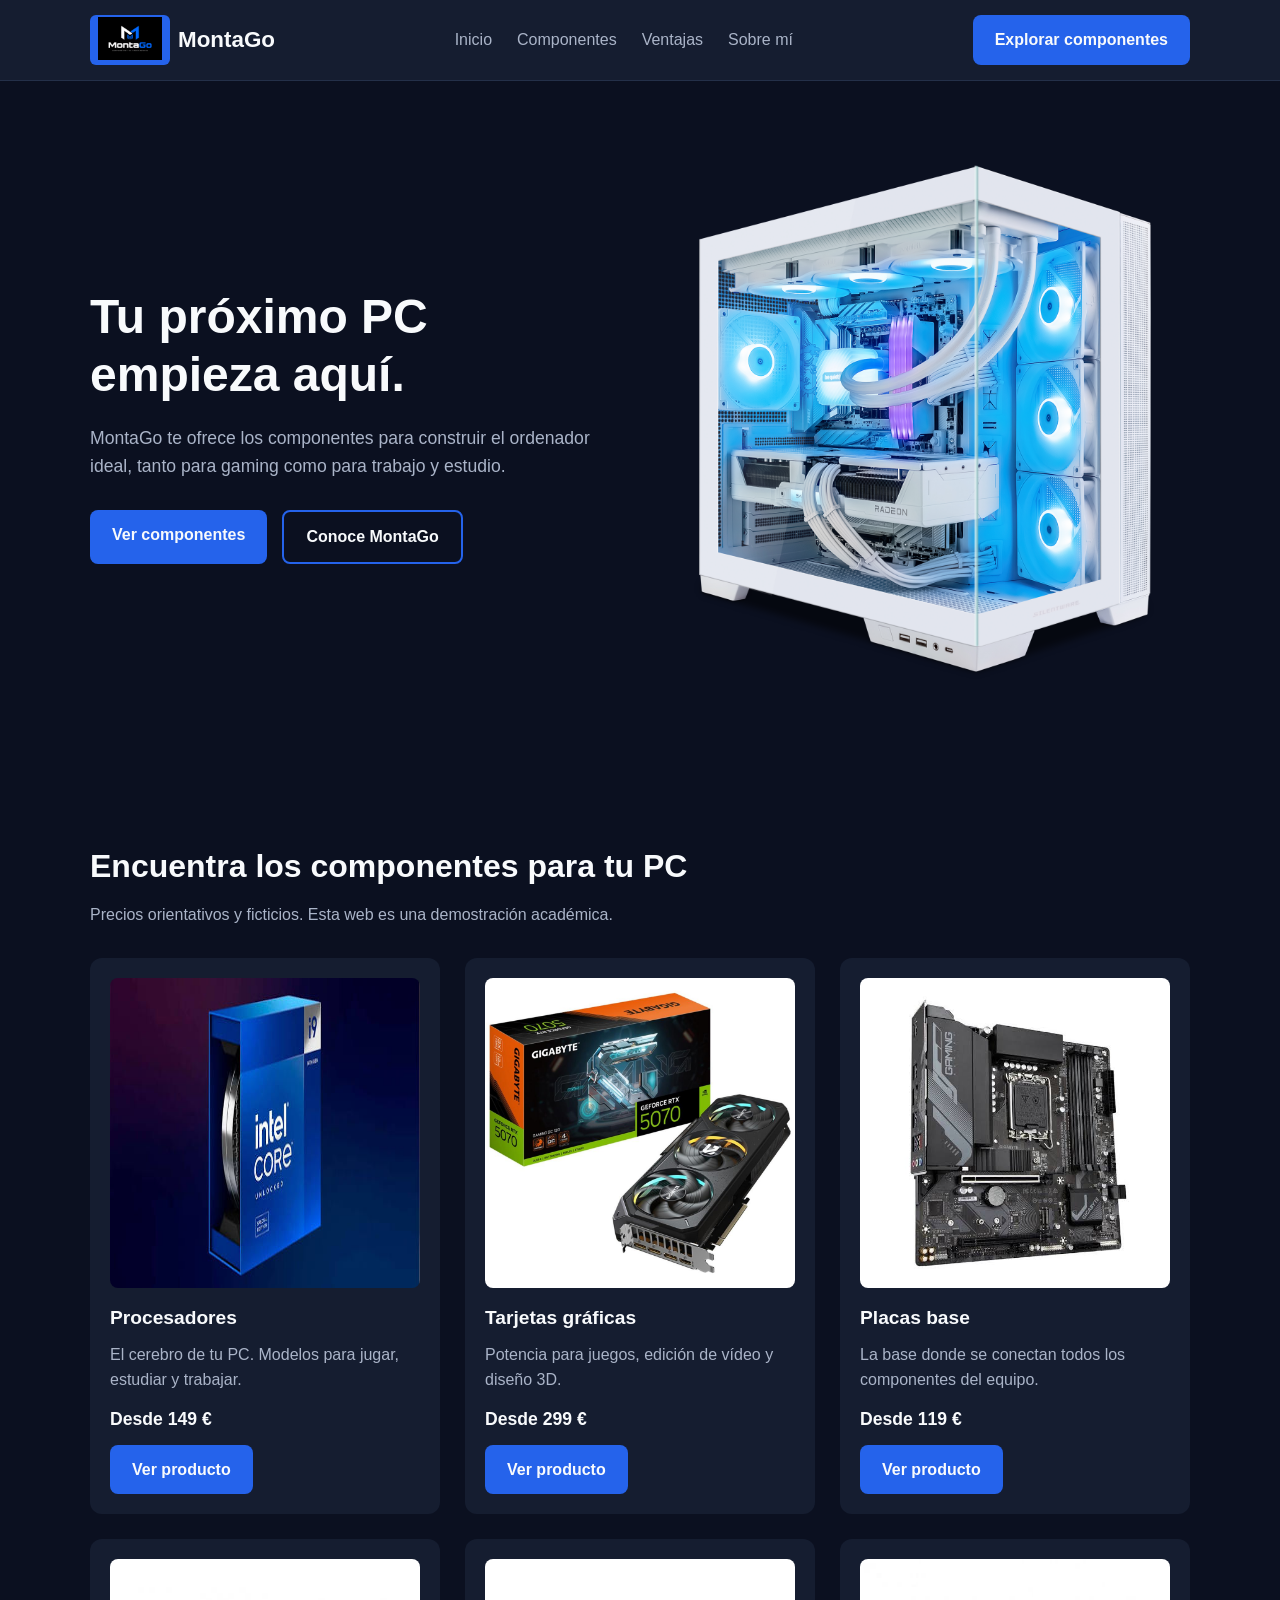
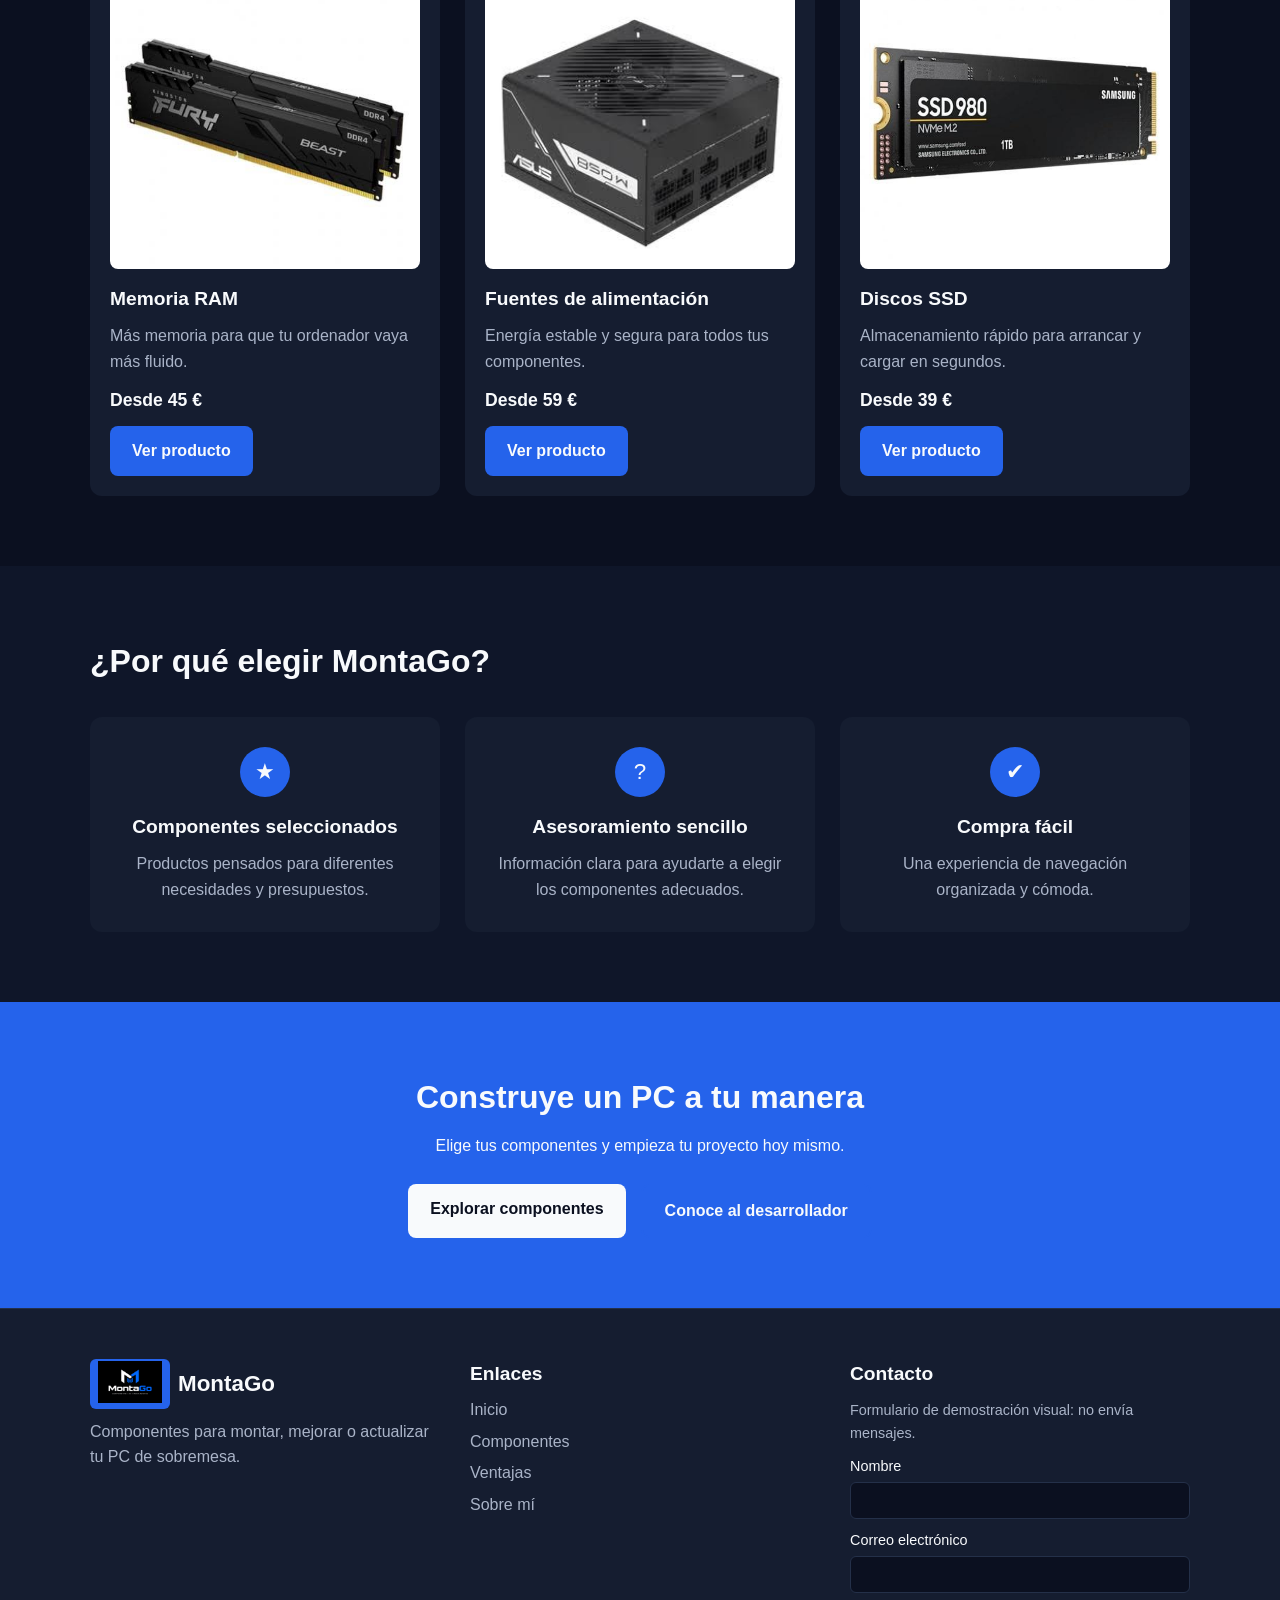
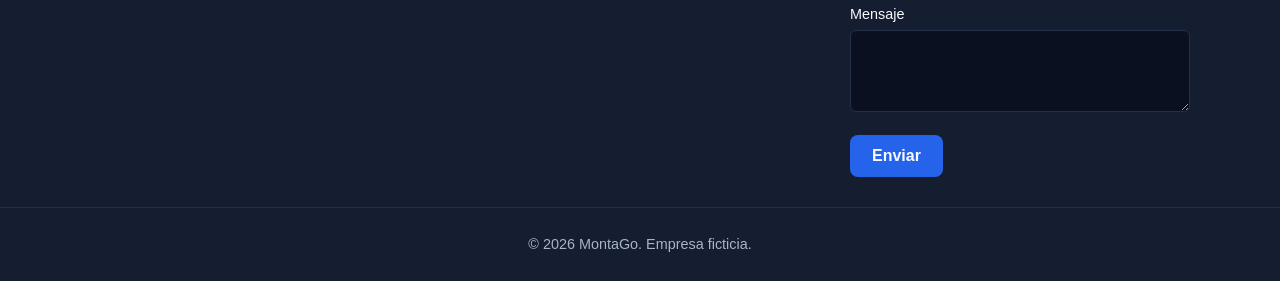
==== index.html @ a89c4b06 "Primer commit: web MontaGo completa" ====
<!DOCTYPE html>
<html lang="es">
<head>
    <meta charset="UTF-8">
    <meta name="viewport" content="width=device-width, initial-scale=1.0">
    <title>MontaGo - Componentes para tu PC</title>
    <link rel="stylesheet" href="styles.css">
</head>
<body>

    <header class="cabecera">
        <div class="contenedor cabecera-contenido">

            <a href="index.html" class="logo">
                <span class="logo-simbolo"><img src="./imagenes/logo_MontaGo.png" alt="Logo de MontaGo"></span>
                <span class="logo-texto">MontaGo</span>
            </a>

            <nav class="menu">
                <a href="#inicio">Inicio</a>
                <a href="#componentes">Componentes</a>
                <a href="#ventajas">Ventajas</a>
                <a href="sobre-mi.html">Sobre mí</a>
            </nav>

            <a href="#componentes" class="boton">Explorar componentes</a>
        </div>
    </header>

    <main>

        <section class="hero" id="inicio">
            <div class="contenedor hero-contenido">

                <div class="hero-texto">
                    <h1>Tu próximo PC empieza aquí.</h1>
                    <p>
                        MontaGo te ofrece los componentes para construir el ordenador ideal,
                        tanto para gaming como para trabajo y estudio.
                    </p>
                    <div class="hero-botones">
                        <a href="#componentes" class="boton">Ver componentes</a>
                        <a href="#ventajas" class="boton boton-secundario">Conoce MontaGo</a>
                    </div>
                </div>

                <div class="hero-imagen">
                    <img src="./imagenes/pc_gaming_go.jpg" alt="Ordenador gaming con componentes iluminados">
                </div>
            </div>
        </section>

        <section class="seccion" id="componentes">
            <div class="contenedor">
                <h2>Encuentra los componentes para tu PC</h2>
                <p class="seccion-subtitulo">
                    Precios orientativos y ficticios. Esta web es una demostración académica.
                </p>

                <div class="rejilla-productos">

                    <!-- Producto 1 -->
                    <article class="tarjeta">
                        <img src="./imagenes/procesador_go.jpg" alt="Procesador CPU" width="300" height="310">
                        <h3>Procesadores</h3>
                        <p>El cerebro de tu PC. Modelos para jugar, estudiar y trabajar.</p>
                        <p class="precio">Desde 149 €</p>
                        <a href="#componentes" class="boton">Ver producto</a>
                    </article>

                    <article class="tarjeta">
                        <img src="./imagenes/tarjeta_grafica_go.jpg" alt="Tarjeta gráfica GPU">
                        <h3>Tarjetas gráficas</h3>
                        <p>Potencia para juegos, edición de vídeo y diseño 3D.</p>
                        <p class="precio">Desde 299 €</p>
                        <a href="#componentes" class="boton">Ver producto</a>
                    </article>

                    <article class="tarjeta">
                        <img src="./imagenes/placa_base_go.jpg" alt="Placa base de ordenador">
                        <h3>Placas base</h3>
                        <p>La base donde se conectan todos los componentes del equipo.</p>
                        <p class="precio">Desde 119 €</p>
                        <a href="#componentes" class="boton">Ver producto</a>
                    </article>

                    <article class="tarjeta">
                        <img src="./imagenes/ram_go.jpg" alt="Módulos de memoria RAM">
                        <h3>Memoria RAM</h3>
                        <p>Más memoria para que tu ordenador vaya más fluido.</p>
                        <p class="precio">Desde 45 €</p>
                        <a href="#componentes" class="boton">Ver producto</a>
                    </article>

                    <article class="tarjeta">
                        <img src="./imagenes/fuente_alimentacion_go.jpg" alt="Fuente de alimentación para PC">
                        <h3>Fuentes de alimentación</h3>
                        <p>Energía estable y segura para todos tus componentes.</p>
                        <p class="precio">Desde 59 €</p>
                        <a href="#componentes" class="boton">Ver producto</a>
                    </article>

                    <!-- Producto 6 -->
                    <article class="tarjeta">
                        <img src="./imagenes/ssd_go.jpg" alt="Disco SSD de almacenamiento">
                        <h3>Discos SSD</h3>
                        <p>Almacenamiento rápido para arrancar y cargar en segundos.</p>
                        <p class="precio">Desde 39 €</p>
                        <a href="#componentes" class="boton">Ver producto</a>
                    </article>

                </div>
            </div>
        </section>

        <!-- ========== SECCIÓN DE VENTAJAS ========== -->
        <section class="seccion seccion-ventajas" id="ventajas">
            <div class="contenedor">
                <h2>¿Por qué elegir MontaGo?</h2>

                <div class="rejilla-ventajas">

                    <div class="ventaja">
                        <span class="icono">★</span>
                        <h3>Componentes seleccionados</h3>
                        <p>Productos pensados para diferentes necesidades y presupuestos.</p>
                    </div>

                    <div class="ventaja">
                        <span class="icono">?</span>
                        <h3>Asesoramiento sencillo</h3>
                        <p>Información clara para ayudarte a elegir los componentes adecuados.</p>
                    </div>

                    <div class="ventaja">
                        <span class="icono">✔</span>
                        <h3>Compra fácil</h3>
                        <p>Una experiencia de navegación organizada y cómoda.</p>
                    </div>

                </div>
            </div>
        </section>

        <!-- ========== LLAMADA A LA ACCIÓN FINAL ========== -->
        <section class="llamada-accion">
            <div class="contenedor">
                <h2>Construye un PC a tu manera</h2>
                <p>Elige tus componentes y empieza tu proyecto hoy mismo.</p>
                <div class="hero-botones centrado">
                    <a href="#componentes" class="boton boton-blanco">Explorar componentes</a>
                    <a href="sobre-mi.html" class="boton boton-secundario">Conoce al desarrollador</a>
                </div>
            </div>
        </section>

    </main>

    <!-- ========== FOOTER Y CONTACTO ========== -->
    <footer class="pie">
        <div class="contenedor pie-contenido">

            <!-- Columna 1: logo y frase -->
            <div class="pie-columna">
                <a href="index.html" class="logo">
                    <span class="logo-simbolo"><img src="./imagenes/logo_MontaGo.png" alt="Logo de MontaGo"></span>
                    <span class="logo-texto">MontaGo</span>
                </a>
                <p>Componentes para montar, mejorar o actualizar tu PC de sobremesa.</p>
            </div>

            <!-- Columna 2: enlaces -->
            <div class="pie-columna">
                <h3>Enlaces</h3>
                <ul>
                    <li><a href="#inicio">Inicio</a></li>
                    <li><a href="#componentes">Componentes</a></li>
                    <li><a href="#ventajas">Ventajas</a></li>
                    <li><a href="sobre-mi.html">Sobre mí</a></li>
                </ul>
            </div>

            <!-- Columna 3: formulario de contacto -->
            <div class="pie-columna">
                <h3>Contacto</h3>
                <p class="nota">Formulario de demostración visual: no envía mensajes.</p>
                <form action="#" method="post">
                    <label for="nombre">Nombre</label>
                    <input type="text" id="nombre" name="nombre" required>

                    <label for="correo">Correo electrónico</label>
                    <input type="email" id="correo" name="correo" required>

                    <label for="mensaje">Mensaje</label>
                    <textarea id="mensaje" name="mensaje" rows="4" required></textarea>

                    <button type="submit" class="boton">Enviar</button>
                </form>
            </div>
        </div>

        <p class="derechos">© 2026 MontaGo. Empresa ficticia.</p>
    </footer>

</body>
</html>
---- styles.css ----
/* ==========================================
   ESTILOS GENERALES
   ========================================== */

/* Quita márgenes por defecto y hace que el tamaño de las cajas sea más fácil de calcular */
* {
    margin: 0;
    padding: 0;
    box-sizing: border-box;
}

/* Tipografía y colores base de toda la web */
body {
    font-family: Arial, Helvetica, sans-serif;
    background-color: #0B1020;   /* fondo oscuro */
    color: #F8FAFC;              /* texto principal */
    line-height: 1.6;
}

/* Las imágenes nunca se salen de su caja */
img {
    max-width: 100%;
    display: block;
}

a {
    color: #F8FAFC;
    text-decoration: none;
}

h1 {
    font-size: 3rem;
    line-height: 1.2;
}

h2 {
    font-size: 2rem;
    margin-bottom: 10px;
}

h3 {
    font-size: 1.2rem;
    margin-bottom: 8px;
}

/* Caja centrada que limita el ancho del contenido */
.contenedor {
    width: 90%;
    max-width: 1100px;
    margin: 0 auto;
}

/* Espacio vertical de cada sección */
.seccion {
    padding: 70px 0;
}

/* Fondo un poco distinto para separar secciones */
.seccion-ventajas {
    background-color: #0F1629;
}

.seccion-subtitulo {
    color: #AAB4C8;
    margin-bottom: 30px;
}

.boton {
    display: inline-block;
    background-color: #2563EB;
    color: #F8FAFC;
    padding: 12px 22px;
    border-radius: 8px;
    font-weight: bold;
    border: none;
    cursor: pointer;
    font-size: 1rem;
}

.boton:hover {
    background-color: #1D4ED8;
}

.boton-secundario {
    background-color: transparent;
    border: 2px solid #2563EB;
}

.boton-secundario:hover {
    background-color: #2563EB;
}

/* Botón blanco (para el bloque azul) */
.boton-blanco {
    background-color: #F8FAFC;
    color: #0B1020;
}

.boton-blanco:hover {
    background-color: #AAB4C8;
}

/* ==========================================
   CABECERA Y LOGOTIPO
   ========================================== */

.cabecera {
    background-color: #151D30;
    padding: 15px 0;
    border-bottom: 1px solid #243049;
}

/* Flexbox: logo, menú y botón en una fila */
.cabecera-contenido {
    display: flex;
    justify-content: space-between;
    align-items: center;
    gap: 20px;
}

.logo {
    display: flex;
    align-items: center;
    gap: 8px;
}

.logo-simbolo {
    background-color: #2563EB;
    color: #F8FAFC;
    padding: 2px 8px;
    border-radius: 6px;
    font-size: 1.2rem;
    width: 80px;
    height: 50px;
}

.logo-texto {
    font-size: 1.4rem;
    font-weight: bold;
}

.menu {
    display: flex;
    gap: 25px;
}

.menu a {
    color: #AAB4C8;
}

.menu a:hover {
    color: #F8FAFC;
}

/* ==========================================
   HERO
   ========================================== */

.hero {
    padding: 80px 0;
}

/* Flexbox: texto a un lado e imagen al otro */
.hero-contenido {
    display: flex;
    align-items: center;
    gap: 40px;
}

.hero-texto {
    flex: 1;
}

.hero-texto p {
    color: #AAB4C8;
    font-size: 1.1rem;
    margin: 20px 0 30px 0;
}

.hero-imagen {
    flex: 1;
}

.hero-imagen img {
    border-radius: 12px;
    width: 100%;
}

.hero-botones {
    display: flex;
    gap: 15px;
    flex-wrap: wrap;
}

.centrado {
    justify-content: center;
}

/* ==========================================
   TARJETAS DE PRODUCTOS
   ========================================== */

/* 3 columnas en escritorio */
.rejilla-productos {
    display: grid;
    grid-template-columns: repeat(3, 1fr);
    gap: 25px;
}

.tarjeta {
    background-color: #151D30;
    padding: 20px;
    border-radius: 12px;
}

.tarjeta img {
    border-radius: 8px;
    margin-bottom: 15px;
    width: 100%;
}

.tarjeta p {
    color: #AAB4C8;
    margin-bottom: 12px;
}

.precio {
    color: #F8FAFC !important;
    font-weight: bold;
    font-size: 1.1rem;
}

/* ==========================================
   VENTAJAS Y VALORES
   ========================================== */

.rejilla-ventajas {
    display: grid;
    grid-template-columns: repeat(3, 1fr);
    gap: 25px;
    margin-top: 30px;
}

.ventaja {
    background-color: #151D30;
    padding: 30px 25px;
    border-radius: 12px;
    text-align: center;
}

.ventaja p {
    color: #AAB4C8;
}

.icono {
    display: inline-block;
    background-color: #2563EB;
    width: 50px;
    height: 50px;
    line-height: 50px;
    border-radius: 50%;
    font-size: 1.4rem;
    margin-bottom: 15px;
}

/* ==========================================
   LLAMADA A LA ACCIÓN
   ========================================== */

.llamada-accion {
    background-color: #2563EB;
    padding: 70px 0;
    text-align: center;
}

.llamada-accion p {
    margin-bottom: 25px;
}

/* ==========================================
   PÁGINA SOBRE MÍ
   ========================================== */

.enlace-volver {
    color: #AAB4C8;
    display: inline-block;
    margin-bottom: 25px;
}

.enlace-volver:hover {
    color: #F8FAFC;
}

/* Tarjeta de perfil: foto + texto */
.perfil {
    display: flex;
    align-items: center;
    gap: 30px;
    background-color: #151D30;
    padding: 30px;
    border-radius: 12px;
}

.perfil img {
    width: 160px;
    height: 160px;
    border-radius: 50%;
}

.perfil p {
    color: #AAB4C8;
}

.rol {
    color: #2563EB !important;
    font-weight: bold;
    margin: 5px 0 15px 0;
}

/* Habilidades */
.rejilla-habilidades {
    display: grid;
    grid-template-columns: repeat(3, 1fr);
    gap: 20px;
}

.habilidad {
    background-color: #151D30;
    padding: 20px;
    border-radius: 12px;
    text-align: center;
    font-weight: bold;
    border-left: 4px solid #2563EB;
}

/* ==========================================
   FOOTER
   ========================================== */

.pie {
    background-color: #151D30;
    padding-top: 50px;
    border-top: 1px solid #243049;
}

/* Columnas del footer con Flexbox */
.pie-contenido {
    display: flex;
    gap: 40px;
    justify-content: space-between;
}

.pie-columna {
    flex: 1;
}

.pie-columna p {
    color: #AAB4C8;
    margin-top: 10px;
}

.pie-columna ul {
    list-style: none;
    margin-bottom: 20px;
}

.pie-columna li {
    margin-bottom: 6px;
}

.pie-columna li a {
    color: #AAB4C8;
}

.pie-columna li a:hover {
    color: #F8FAFC;
}

.nota {
    font-size: 0.9rem;
}

/* Formulario */
form label {
    display: block;
    margin-top: 10px;
    margin-bottom: 4px;
    font-size: 0.9rem;
}

form input,
form textarea {
    width: 100%;
    padding: 10px;
    border-radius: 6px;
    border: 1px solid #243049;
    background-color: #0B1020;
    color: #F8FAFC;
    font-family: Arial, Helvetica, sans-serif;
}

form button {
    margin-top: 15px;
}

.derechos {
    text-align: center;
    color: #AAB4C8;
    padding: 25px 0;
    margin-top: 30px;
    border-top: 1px solid #243049;
    font-size: 0.9rem;
}

@media (max-width: 900px) {

    .rejilla-productos,
    .rejilla-habilidades {
        grid-template-columns: repeat(2, 1fr);
    }

    .rejilla-ventajas {
        grid-template-columns: 1fr;
    }

    h1 {
        font-size: 2.4rem;
    }
}

@media (max-width: 600px) {

    .cabecera-contenido {
        flex-direction: column;
    }

    .menu {
        flex-wrap: wrap;
        justify-content: center;
        gap: 15px;
    }

    .hero-contenido,
    .perfil,
    .pie-contenido {
        flex-direction: column;
        text-align: center;
    }

    .hero-botones {
        justify-content: center;
    }

    /* Todo a una columna */
    .rejilla-productos,
    .rejilla-habilidades {
        grid-template-columns: 1fr;
    }

    h1 {
        font-size: 2rem;
    }

    h2 {
        font-size: 1.6rem;
    }

    .seccion,
    .hero {
        padding: 45px 0;
    }
}
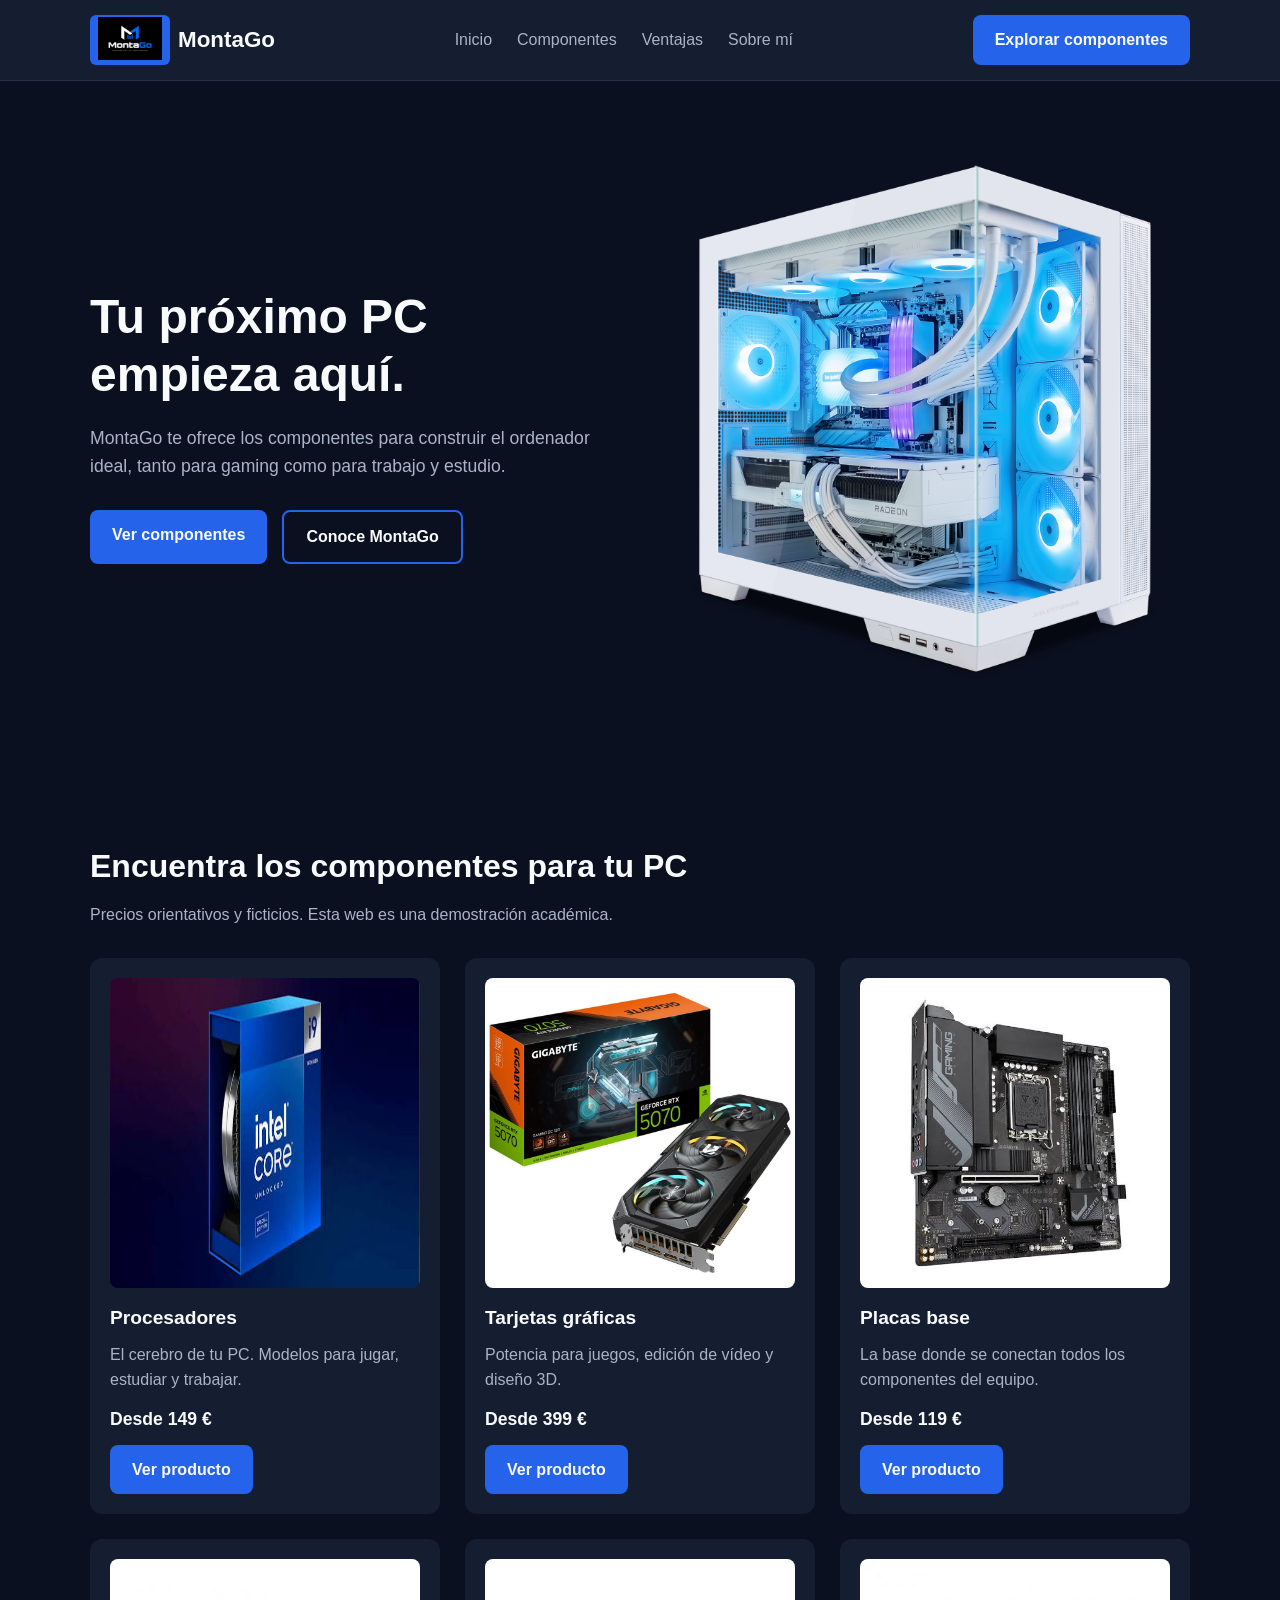
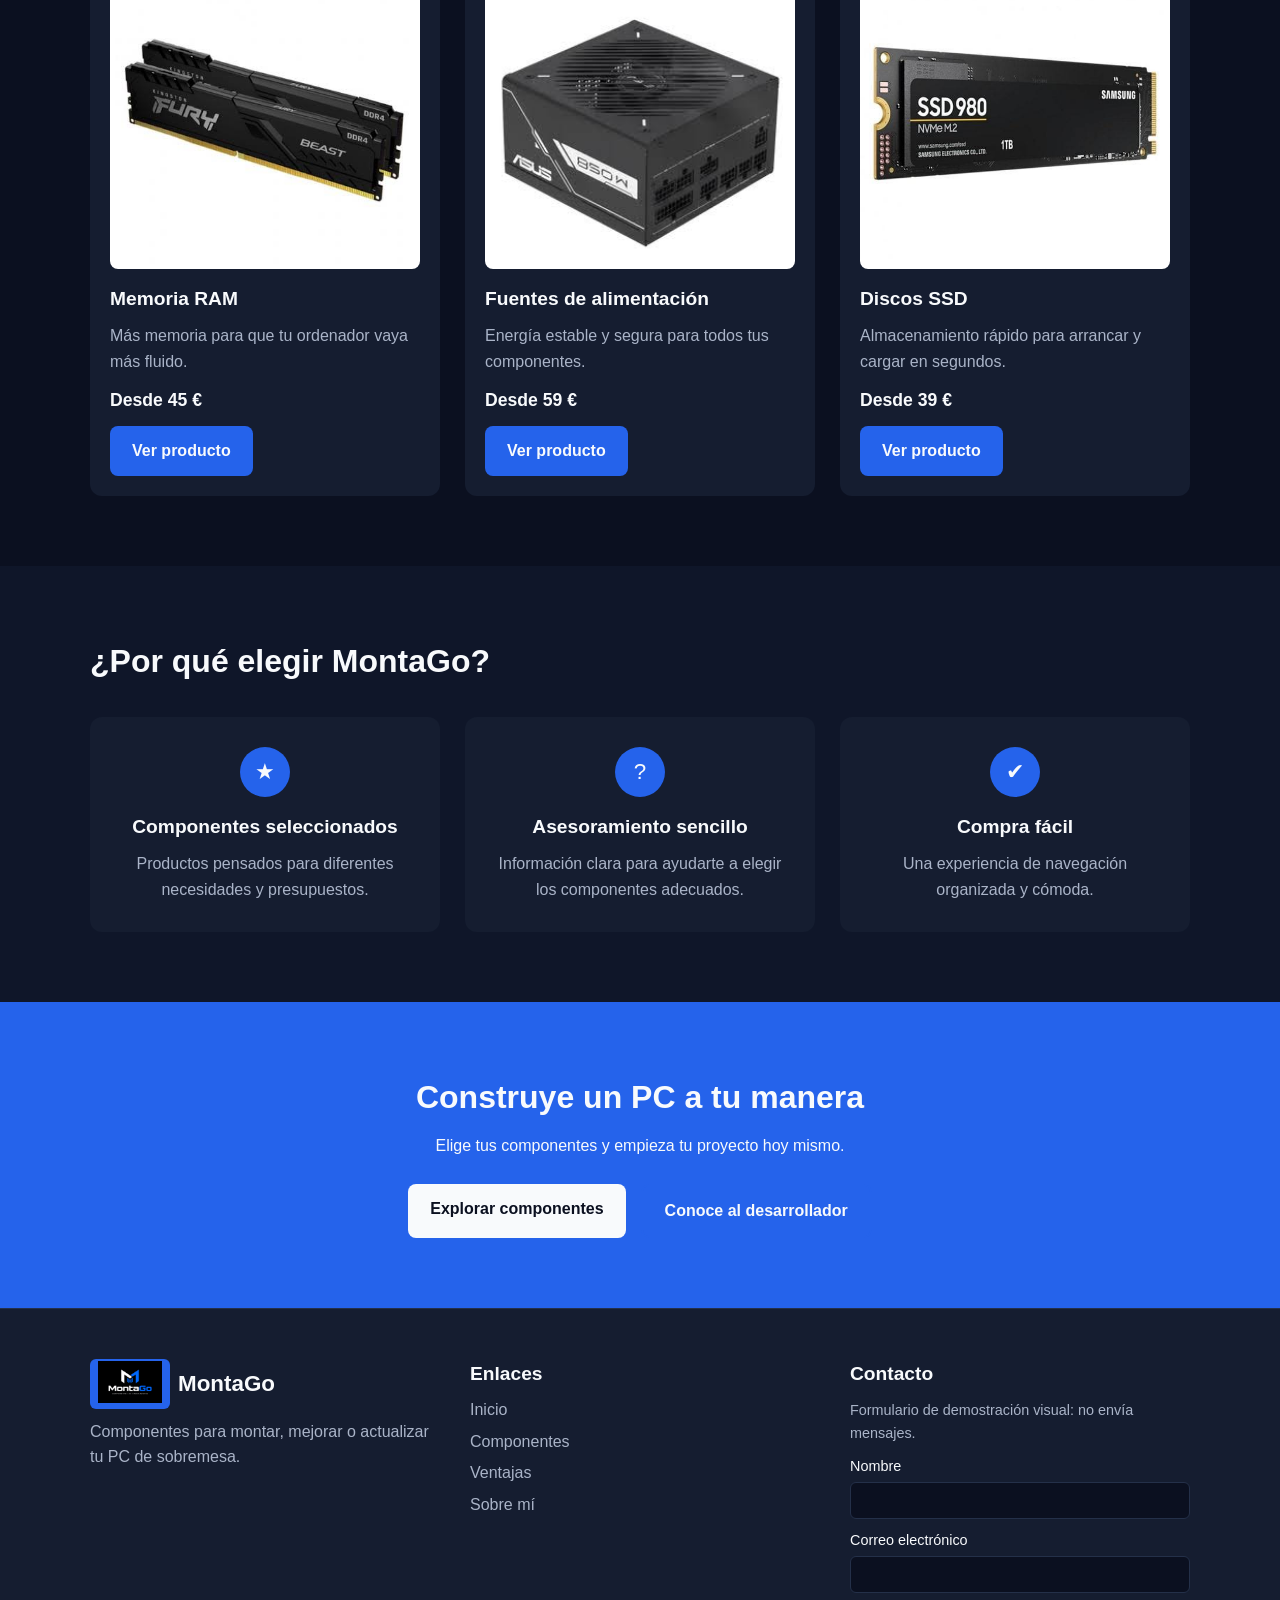
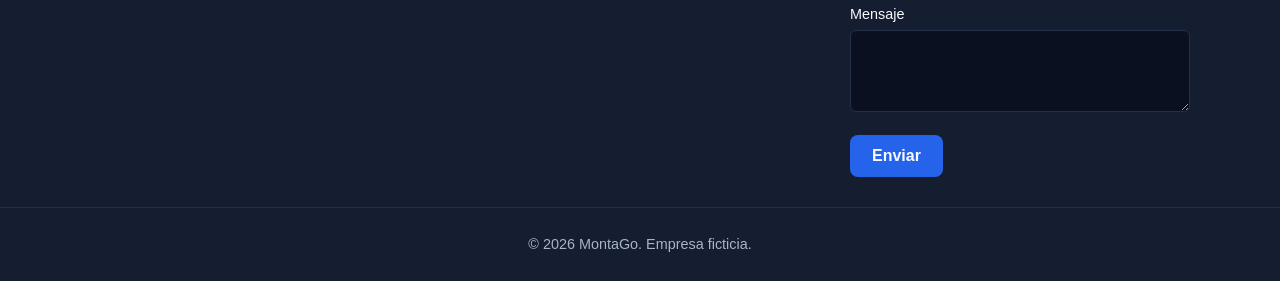
==== commit 867e416b: "cambio de precios" ====
--- a/index.html
+++ b/index.html
@@ -72,7 +72,7 @@
                         <img src="./imagenes/tarjeta_grafica_go.jpg" alt="Tarjeta gráfica GPU">
                         <h3>Tarjetas gráficas</h3>
                         <p>Potencia para juegos, edición de vídeo y diseño 3D.</p>
-                        <p class="precio">Desde 299 €</p>
+                        <p class="precio">Desde 399 €</p>
                         <a href="#componentes" class="boton">Ver producto</a>
                     </article>
 
